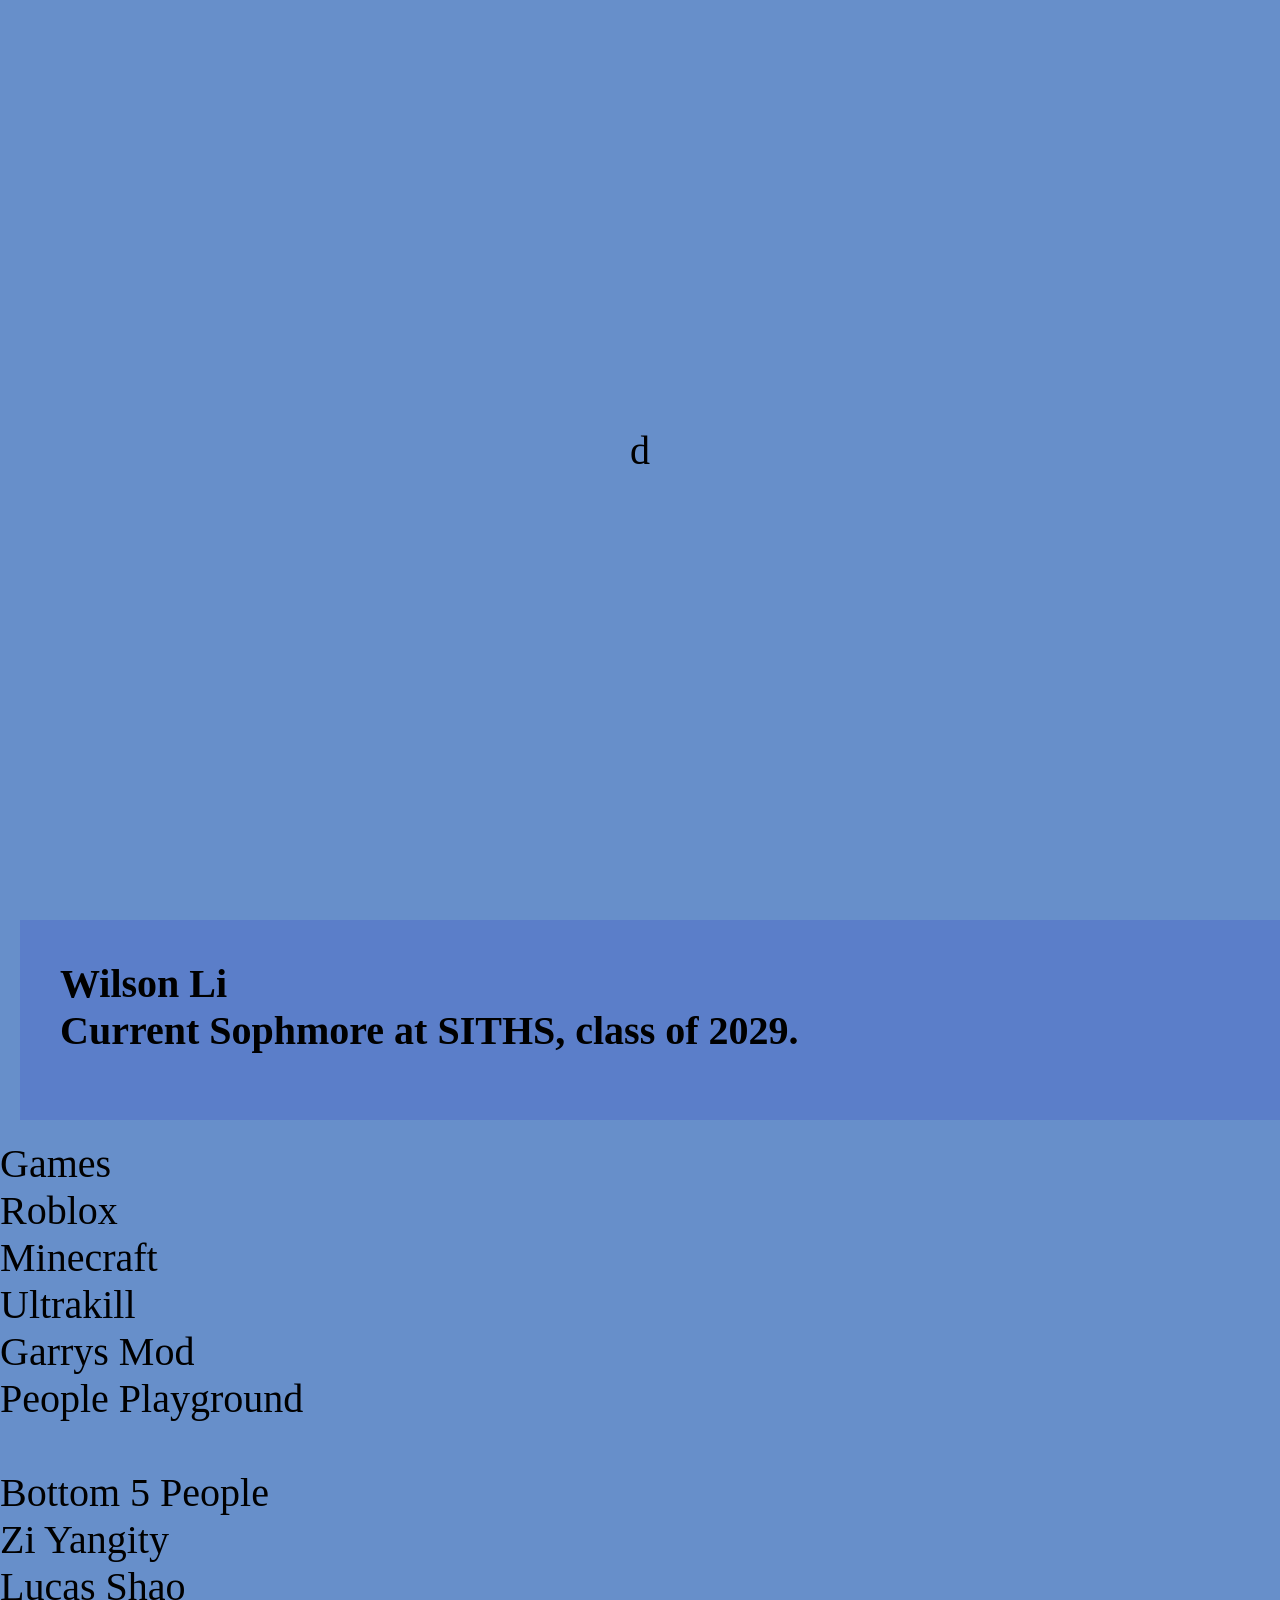
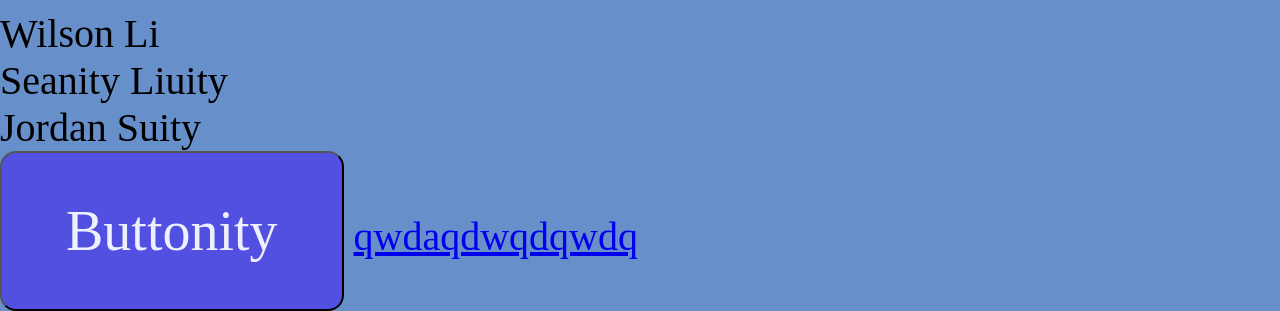
==== aboutme.html @ 6eb1278e "lord verity" ====
<img lang="en">
    <link rel="stylesheet" href="styleme.css">
<head>
    <meta charset="UTF-8">
    <meta name="viewport" content="width=device-width, initial-scale=1.0">
    <title>Wilson</title>
</head>
<body class = "background"></body>
<section class="hero"> d </section>
    <div class = "herocontent"></div>
<div class="mainheader">
    <h1>Wilson Li</h1>
<h2>Current Sophmore at SITHS, class of 2029. </h2>
</div>
<!--Games-->
<div>
<p>Games</p>
   <ul>
        <li>Roblox</li>
        <li>Minecraft</li>
        <li>Ultrakill</li>
        <li>Garrys Mod</li>
        <li>People Playground</li>
        <li></li>
    </ul>
<p>Bottom 5 People</p>
    <ol>
        <li> Zi Yangity</li>
        <li> Lucas Shao</li>
        <li> Wilson Li </li>
        <li> Seanity Liuity</li>
        <li> Jordan Suity</li>
    </ol>
</div>
<button class= "card-btn"> Buttonity</button>
<!--PLACE-->



<background src = "Imgsrc/Voyager.jpg" alt = "Voyager 1"> </background>
<a href = "https://en.wikipedia.org/wiki/Voyager_1">qwdaqdwqdqwdq</a>
---- styleme.css ----
html.body,*{
font-size: 40px;
box-sizing: border-box;
margin: 0;
padding: 0;
font-family:'Times New Roman', Times, serif
}


/* organs*/



.mainheader{
    background-color: #5b7ec9;
    height: 5rem;
    width: 35rem;
    margin: 0.5rem;
    font-size: 30px;
    /* Margin is space between elemnts*/
    padding: 1rem;
    /*Padding is space between element and margin*/
    font-family:'Times New Roman', Times, serif
} 



.background{
    background-color:rgb(103, 143, 202);
}
.hero{
    display:flex;
    justify-content: center;
    align-items: center;
    text-align: center;
    background-image: linear-gradient(rgba(8,84,130,0.8), rgba(4,70,115,0.8)) url(Imgsrc/Voyager.jpg);
    background-size: cover;
    background-position: left;
    background-attachment: fixed;
    height: 100vh;
}

.hero-content{ 
    width: 90rem;
    padding: 2rem;

}
.hero h1{
    font-size: 7rem;
    margin-bottom: 2rem;
    text-shadow: 0 2px 8px rgba(0,0,0,0.4);
}
.hero p{
    font-size: 2.4rem;
    margin-bottom: 3rem;
    text-shadow: 0 2px 5px rgba(0,0,0,0.4);
}

.btn{
    display: inline-block;
    padding: 1.4rem 3.2rem;
    font-size: 2rem;
    color: white;
    background-color:aqua;
}


.worstlist{
    background-color: #DC6C47;
    height: 5rem;
    width: 75rem;
    margin: 15rem;
    font-size: 15px;
    /* Margin is space between elemnts*/
    padding: 1rem;
    /*Padding is space between element and margin*/
    font-family:'Times New Roman', Times, serif
}


.img{
 width: 100%;
 height: 50%;
 object-fit: cover;
}


.card{
    background-color: green;
}


.card-btn{
    height: 4rem;
    padding: 0 1.6rem;
    color:#edf0ff;
    background-color: #5250e0;
    border-radius: 0.4rem;
    font-size: 1.4rem;
    font-weight: 600px;
    cursor: pointer;
    transition: all 0.3s;
}

.card-btn:hover{
    background-color: #7573ff;
}
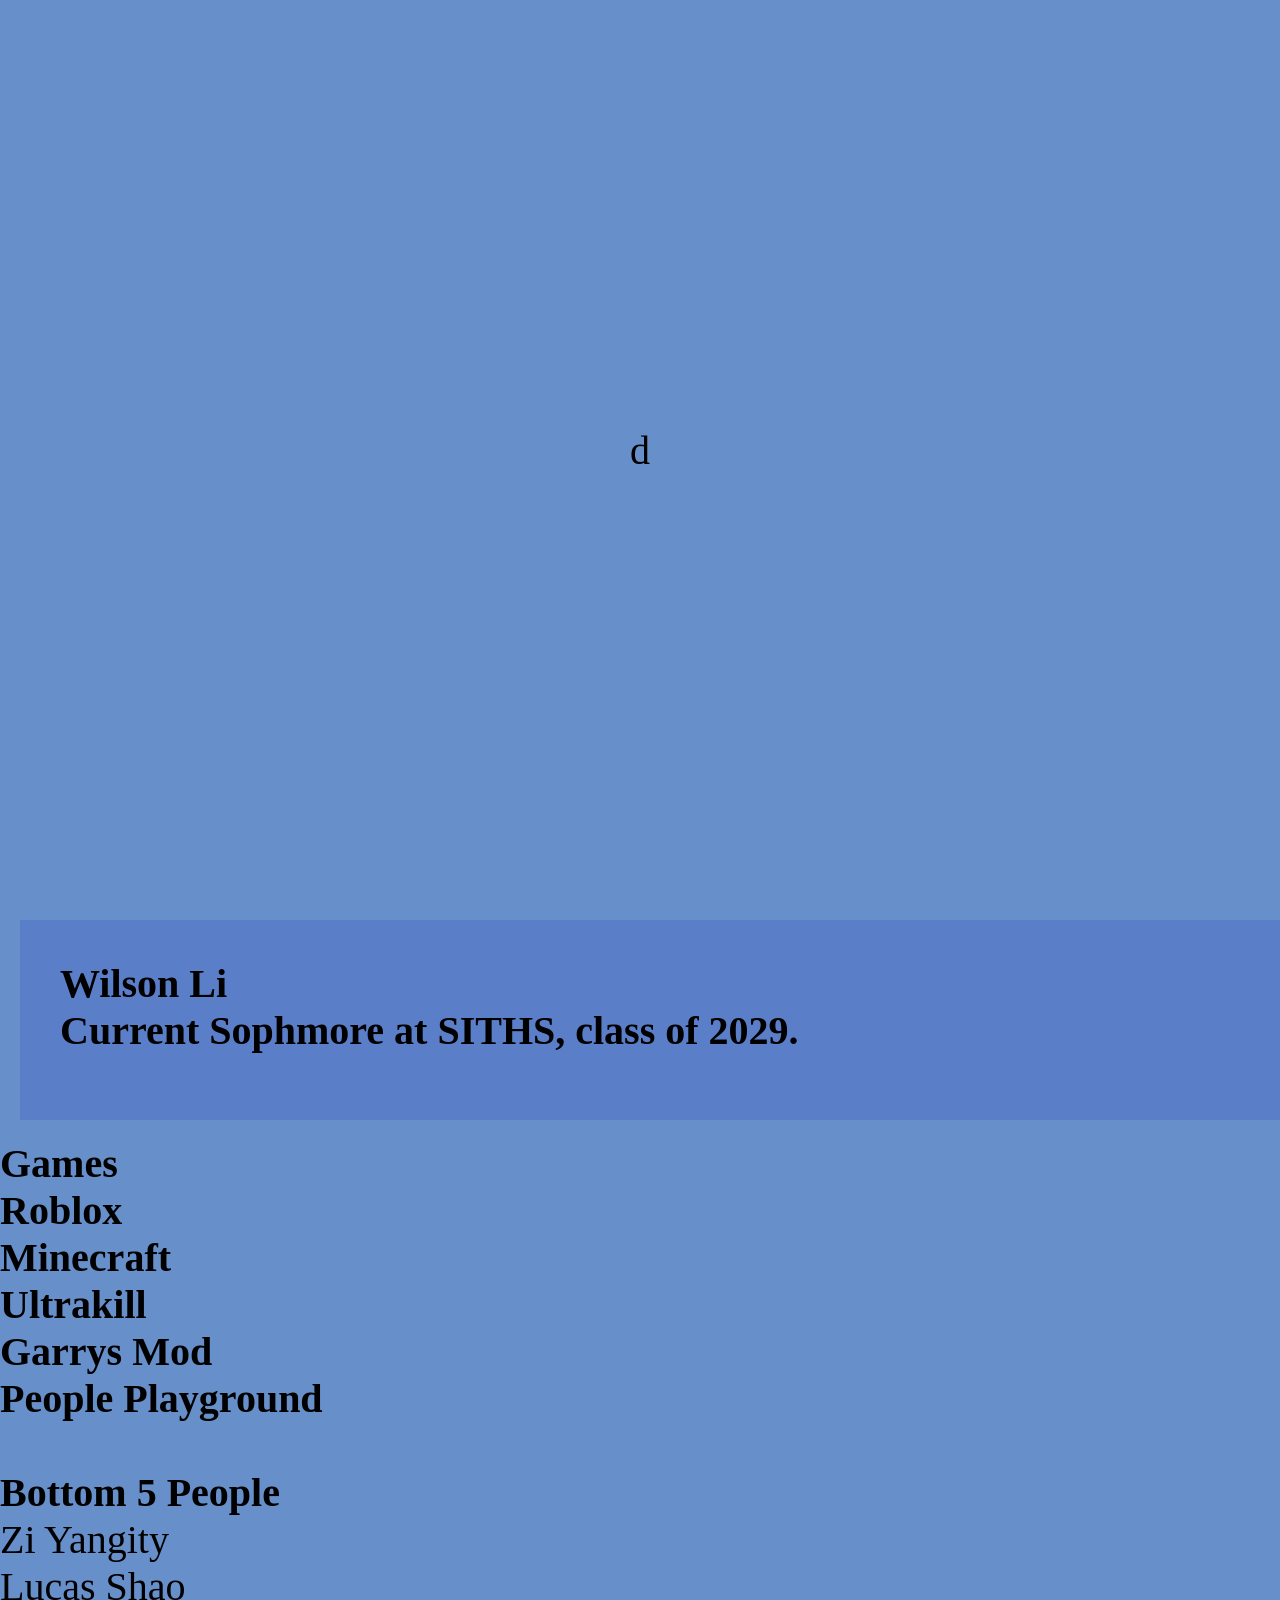
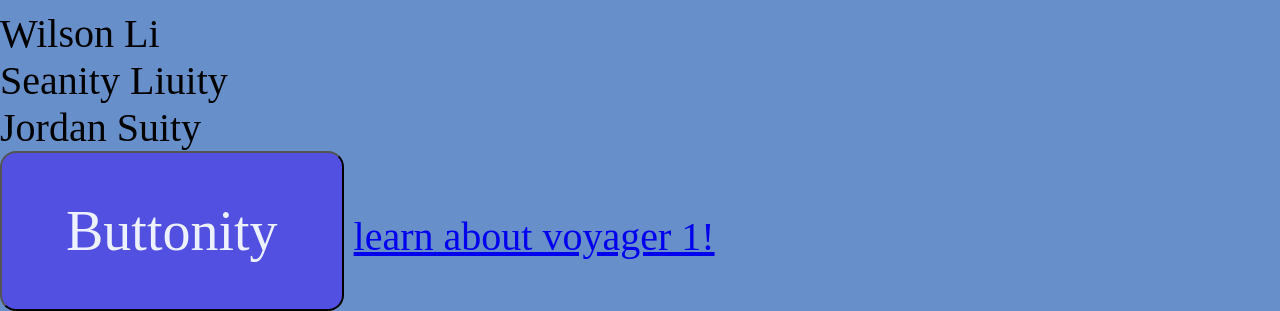
==== commit fdd7c3a2: "Started Fixing the Formatting my god this looks bad" ====
--- a/aboutme.html
+++ b/aboutme.html
@@ -13,8 +13,10 @@
 <h2>Current Sophmore at SITHS, class of 2029. </h2>
 </div>
 <!--Games-->
-<div>
-<p>Games</p>
+
+<section class="card-container">
+<div class = Games_Card>
+<h2>Games<h2>
    <ul>
         <li>Roblox</li>
         <li>Minecraft</li>
@@ -23,7 +25,10 @@
         <li>People Playground</li>
         <li></li>
     </ul>
-<p>Bottom 5 People</p>
+</div>
+
+<div class= "Bottom_Card">
+<h2>Bottom 5 People</h2>
     <ol>
         <li> Zi Yangity</li>
         <li> Lucas Shao</li>
@@ -38,4 +43,6 @@
 
 
 <background src = "Imgsrc/Voyager.jpg" alt = "Voyager 1"> </background>
-<a href = "https://en.wikipedia.org/wiki/Voyager_1">qwdaqdwqdqwdq</a>+<a href = "https://en.wikipedia.org/wiki/Voyager_1">learn about voyager 1!</a>
+
+</section>
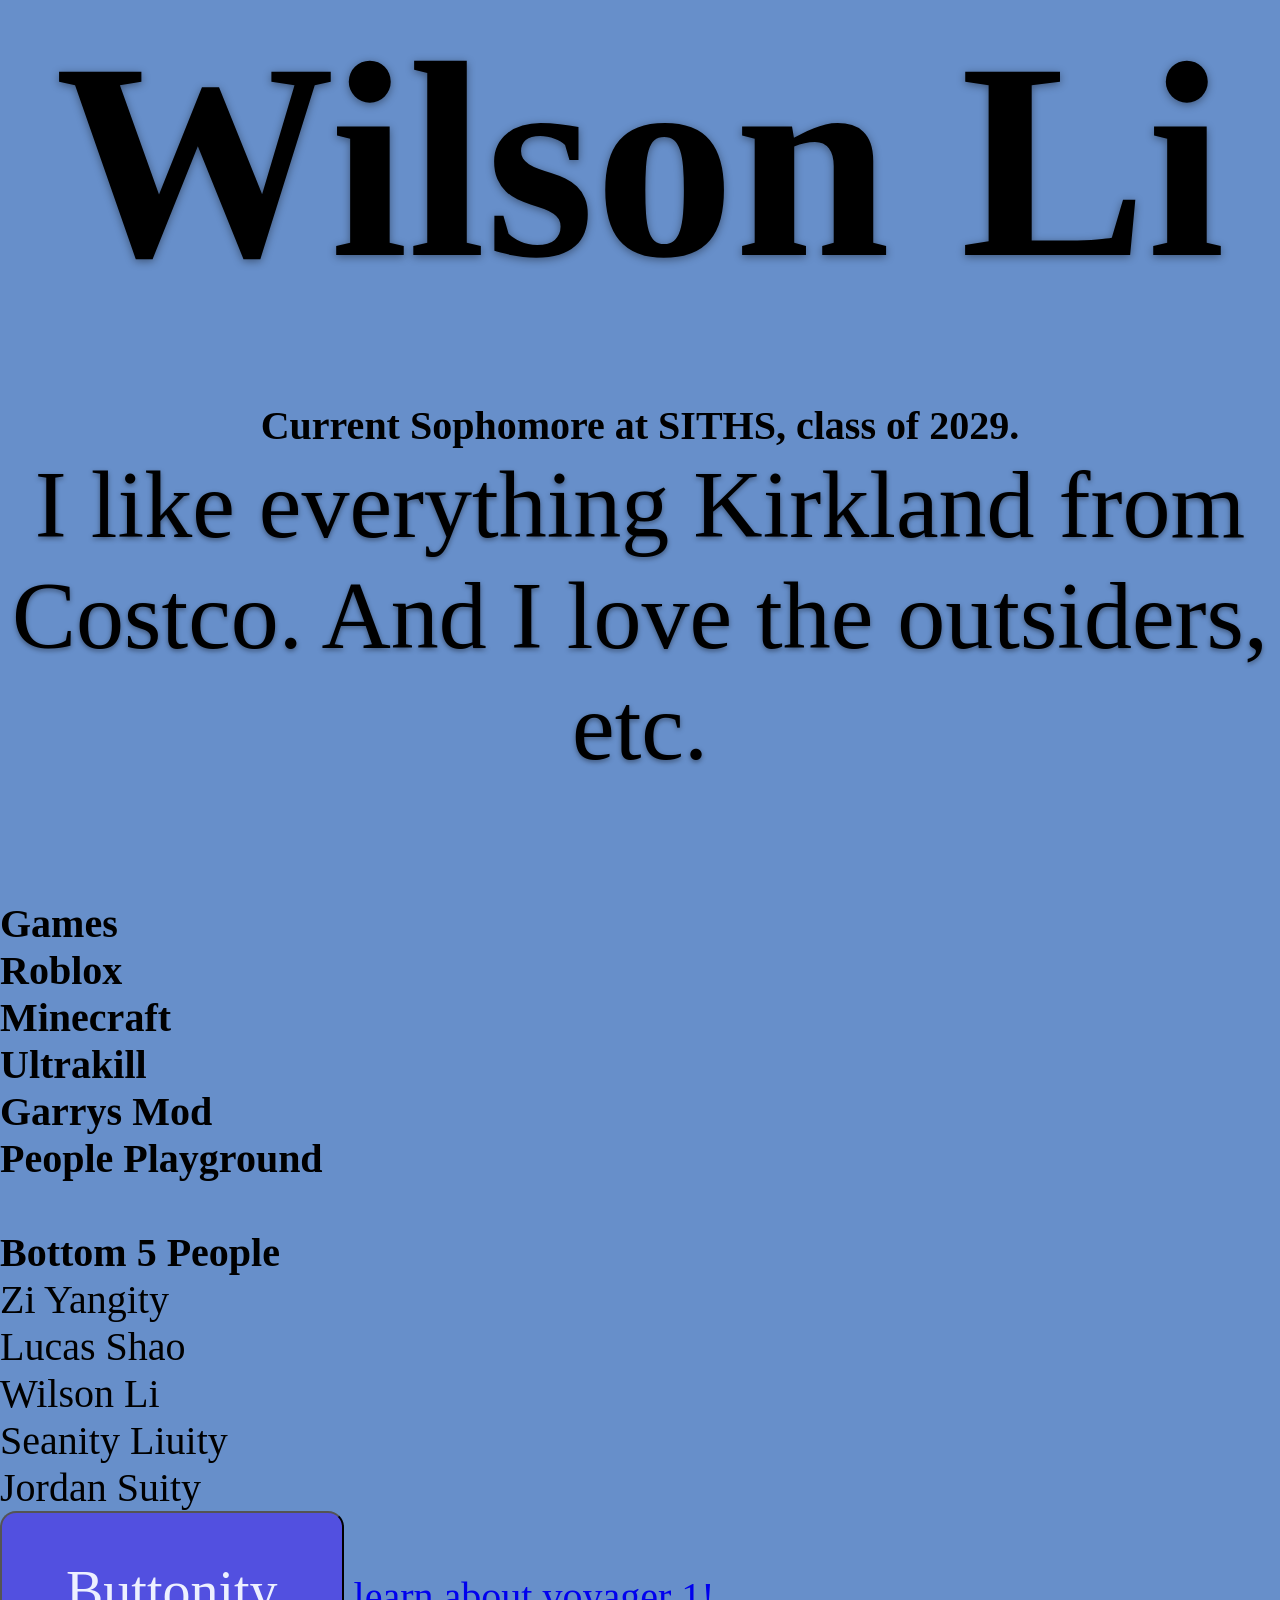
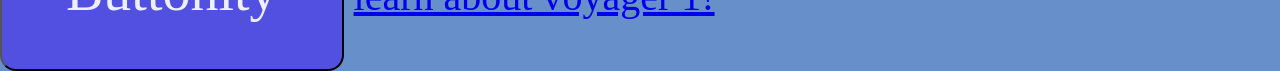
==== commit b7f4489d: "Save VerityMoggity Fixed the structurity. Kind of." ====
--- a/aboutme.html
+++ b/aboutme.html
@@ -6,13 +6,16 @@
     <title>Wilson</title>
 </head>
 <body class = "background"></body>
-<section class="hero"> d </section>
-    <div class = "herocontent"></div>
-<div class="mainheader">
-    <h1>Wilson Li</h1>
-<h2>Current Sophmore at SITHS, class of 2029. </h2>
-</div>
-<!--Games-->
+<section class="hero">
+    <div class="hero__content">
+        <h1>Wilson Li</h1>
+        <h2>Current Sophomore at SITHS, class of 2029.</h2>
+
+        <p>
+            I like everything Kirkland from Costco. And I love the outsiders, etc. 
+        </p>
+    </div>
+</section>
 
 <section class="card-container">
 <div class = Games_Card>
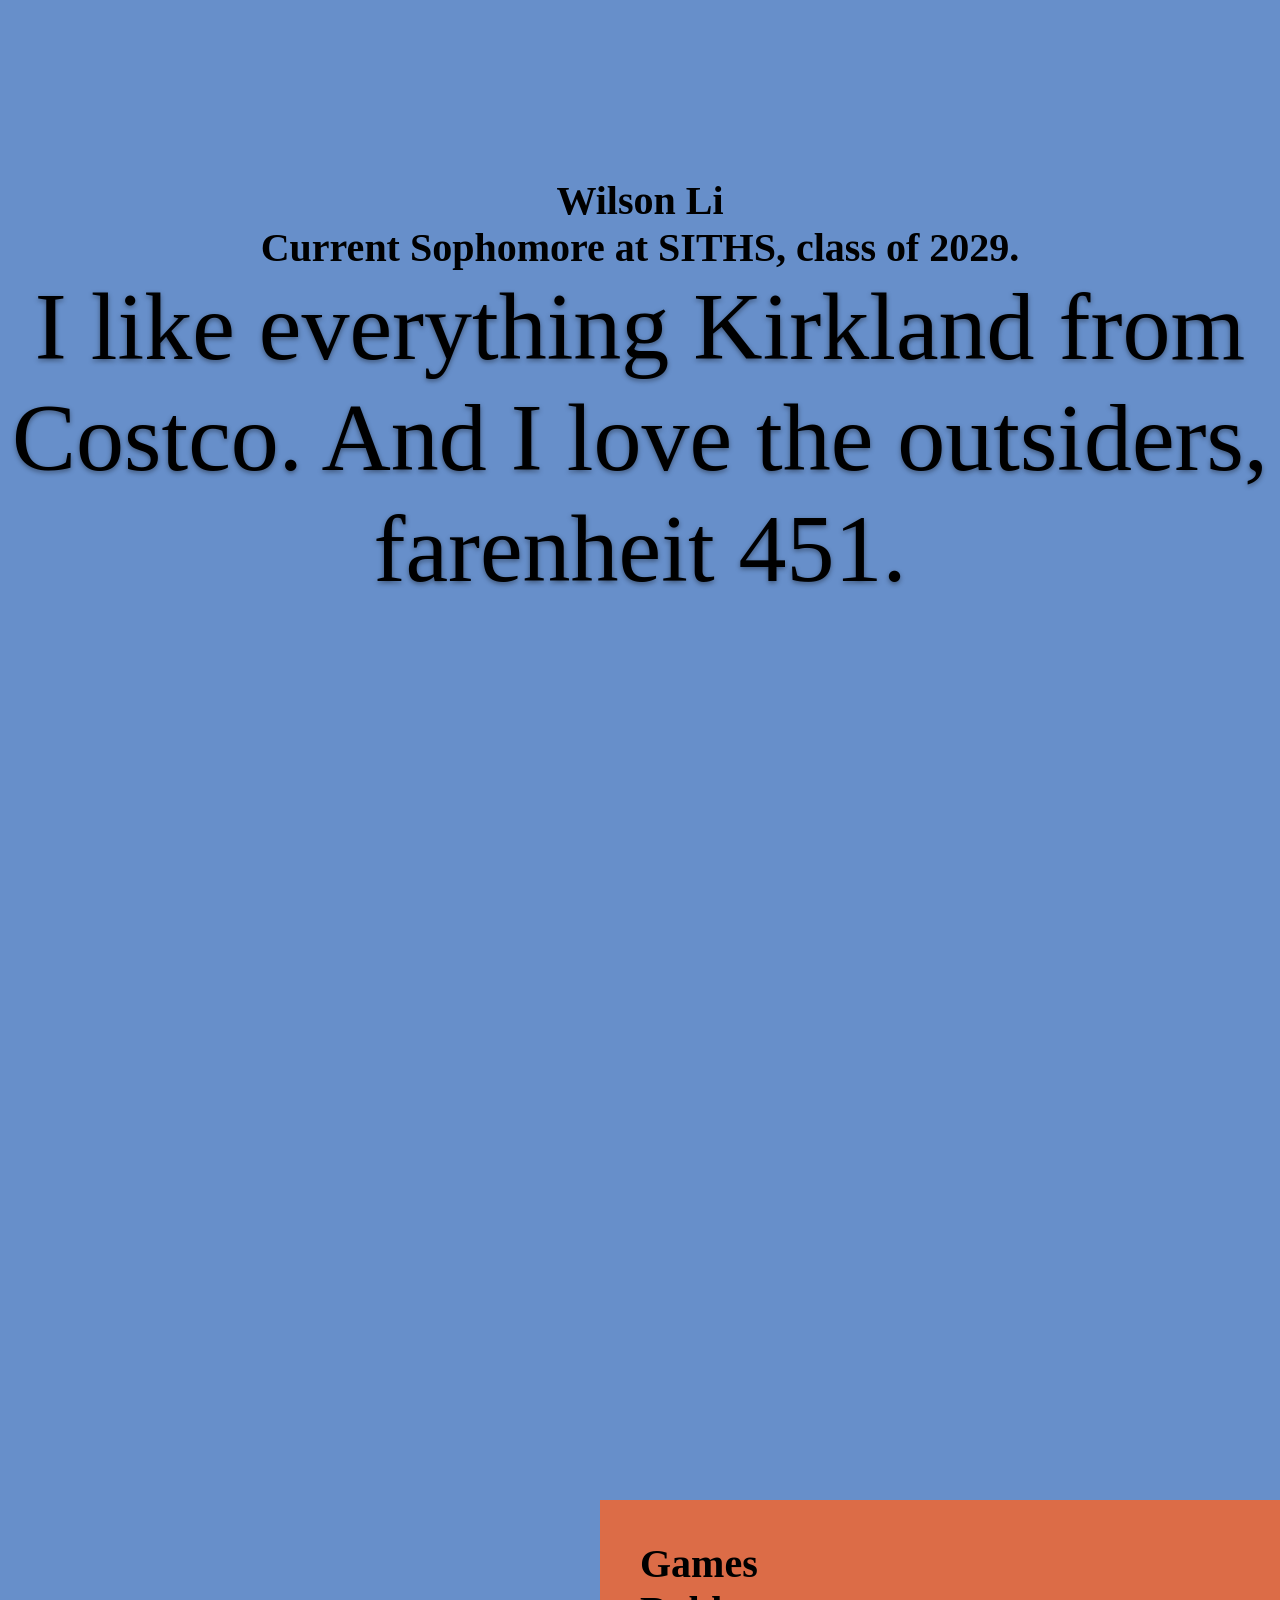
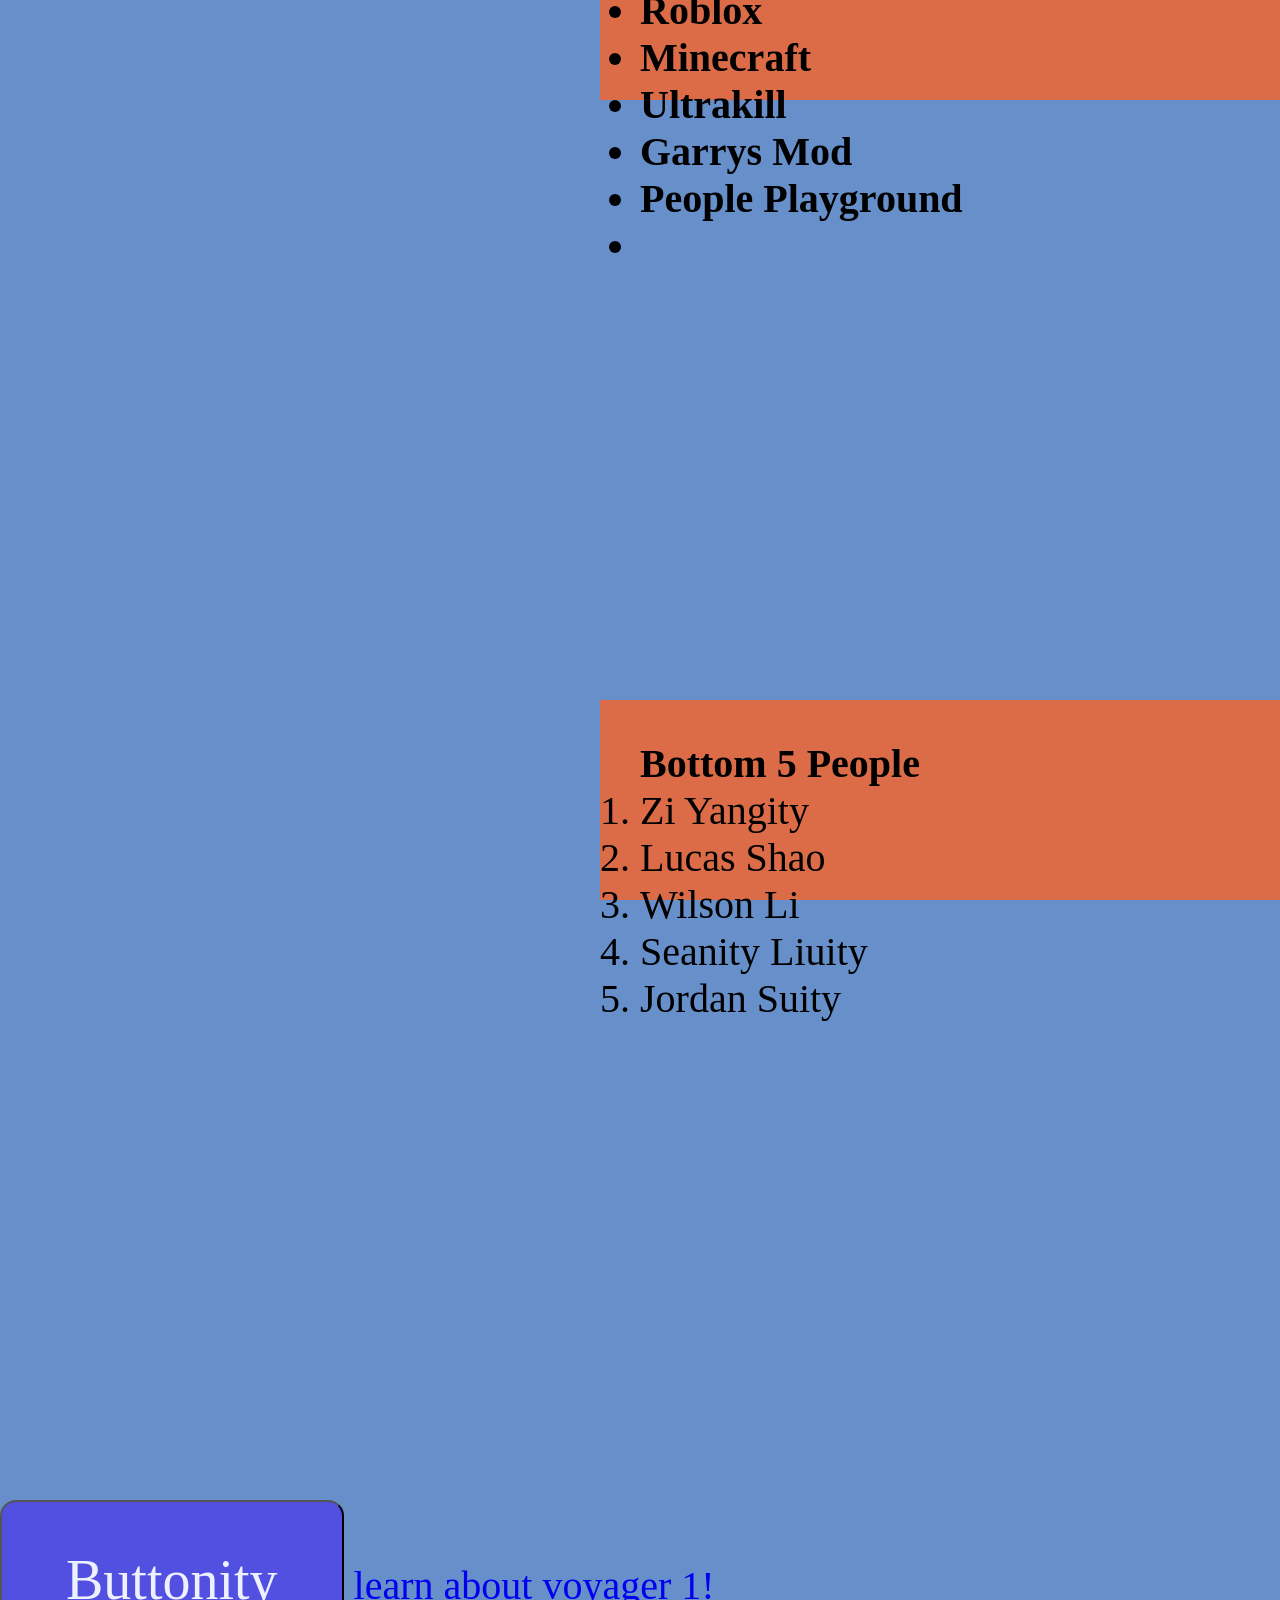
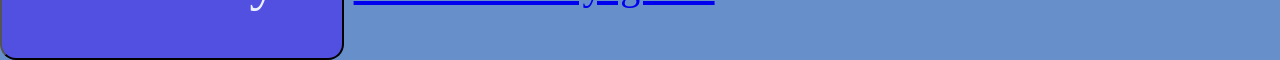
==== commit 50590980: "Fixed the Hero No i didn't" ====
--- a/aboutme.html
+++ b/aboutme.html
@@ -8,14 +8,19 @@
 <body class = "background"></body>
 <section class="hero">
     <div class="hero__content">
-        <h1>Wilson Li</h1>
-        <h2>Current Sophomore at SITHS, class of 2029.</h2>
+        <h2>Wilson Li</h2>
+        <h3>Current Sophomore at SITHS, class of 2029.</h3>
 
         <p>
-            I like everything Kirkland from Costco. And I love the outsiders, etc. 
+            I like everything Kirkland from Costco. And I love the outsiders, farenheit 451.  
         </p>
+
+
     </div>
 </section>
+
+
+<!-- Stuff to do, Make 3 sections, make 2 cards long way long way like a sandwhich with nothing, and then finish the about me <p> stuff -->
 
 <section class="card-container">
 <div class = Games_Card>
--- a/styleme.css
+++ b/styleme.css
@@ -65,7 +65,22 @@
 }
 
 
-.worstlist{
+.Games_Card{
+    background-color: #DC6C47;
+    height: 5rem;
+    width: 75rem;
+    margin: 15rem;
+    font-size: 15px;
+    /* Margin is space between elemnts*/
+    padding: 1rem; 
+    /*Padding is space between element and margin*/
+    justify-content: center;
+    align-items: center;
+    font-family:'Times New Roman', Times, serif
+}
+
+
+.Bottom_Card{
     background-color: #DC6C47;
     height: 5rem;
     width: 75rem;
@@ -74,9 +89,10 @@
     /* Margin is space between elemnts*/
     padding: 1rem;
     /*Padding is space between element and margin*/
+    justify-content: center;
+    align-items: center;
     font-family:'Times New Roman', Times, serif
 }
-
 
 .img{
  width: 100%;
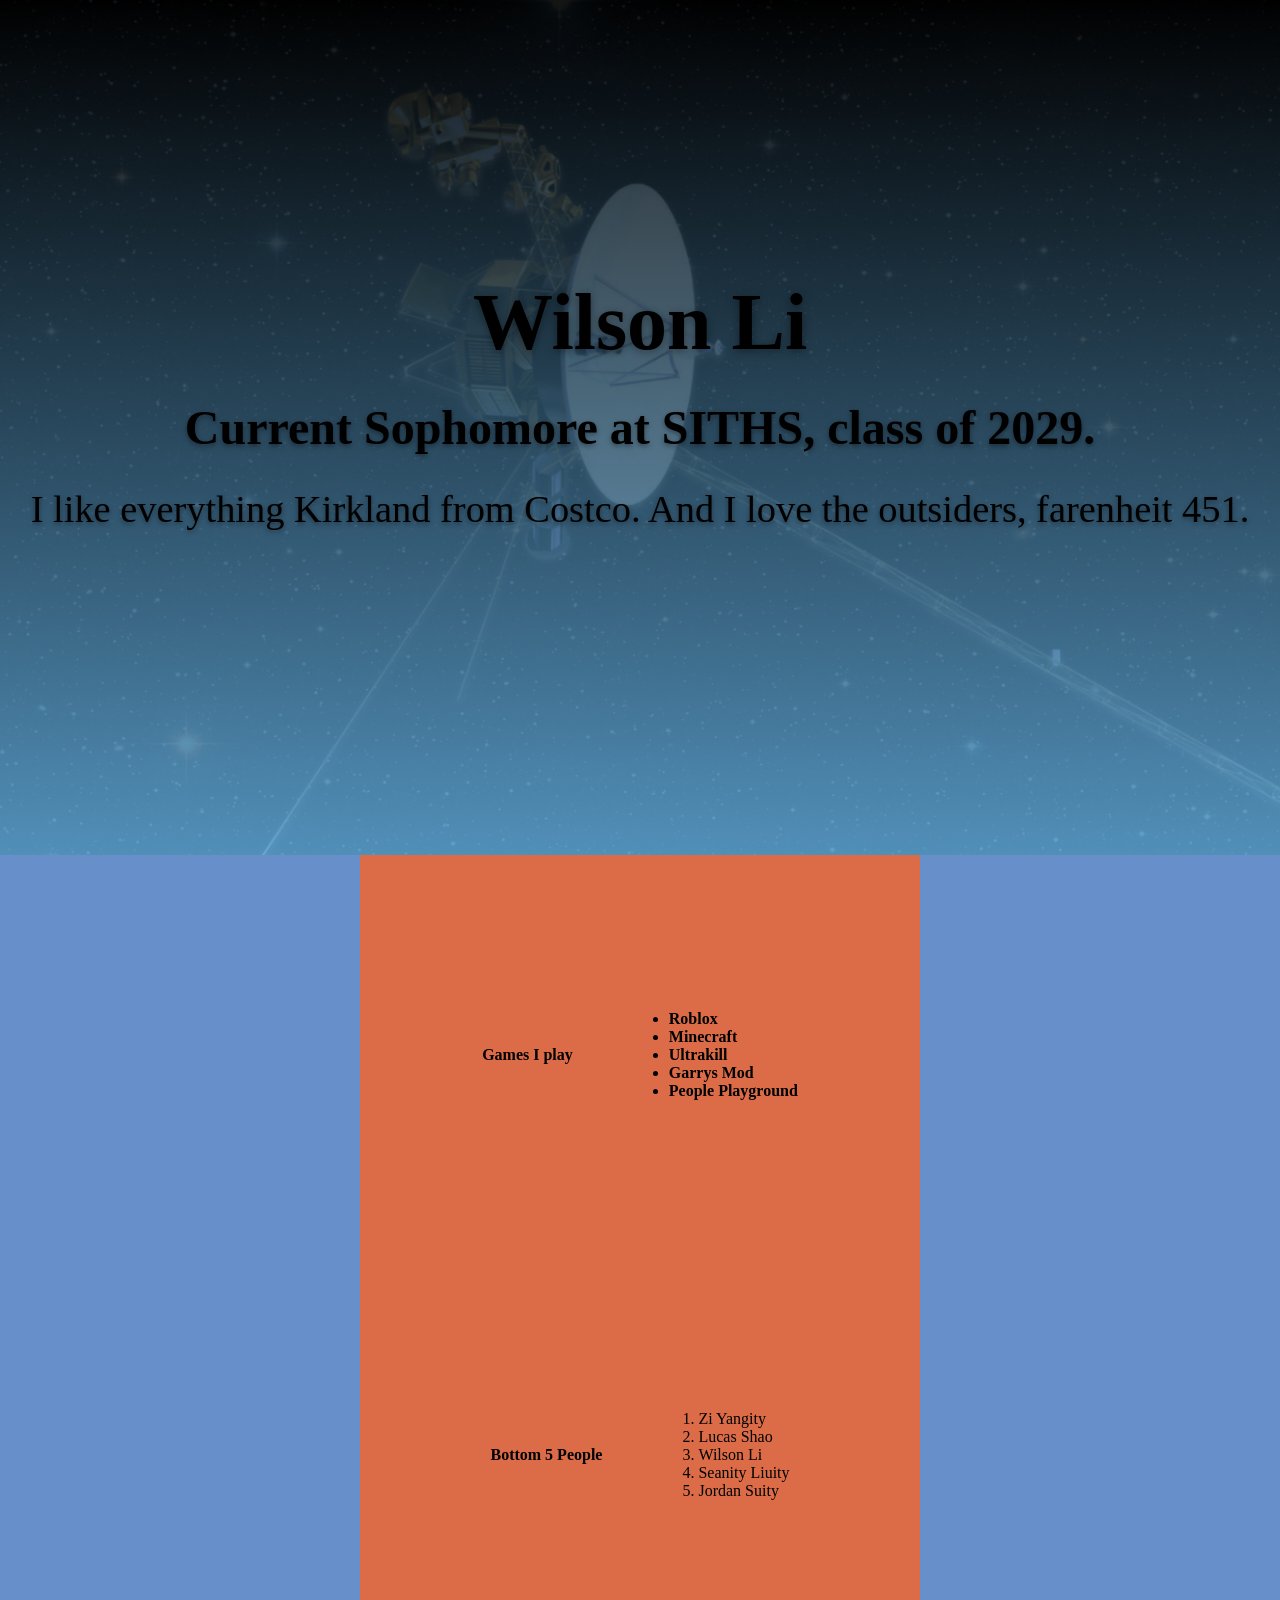
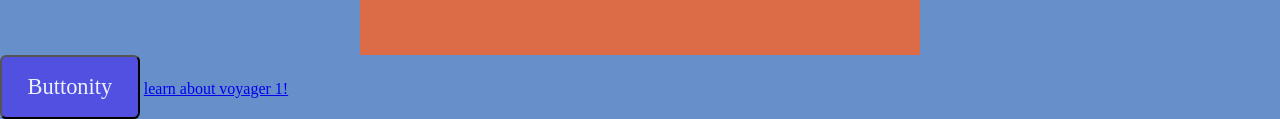
==== commit a8ae2493: "Bigg Overhaul Added A better Hero landing image, edited values, got rid of the god horrendous list, " ====
--- a/aboutme.html
+++ b/aboutme.html
@@ -8,8 +8,8 @@
 <body class = "background"></body>
 <section class="hero">
     <div class="hero__content">
-        <h2>Wilson Li</h2>
-        <h3>Current Sophomore at SITHS, class of 2029.</h3>
+        <h1>Wilson Li</h1>
+        <h2>Current Sophomore at SITHS, class of 2029.</h2>
 
         <p>
             I like everything Kirkland from Costco. And I love the outsiders, farenheit 451.  
@@ -24,14 +24,13 @@
 
 <section class="card-container">
 <div class = Games_Card>
-<h2>Games<h2>
+<h2>Games I play<h2>
    <ul>
         <li>Roblox</li>
         <li>Minecraft</li>
         <li>Ultrakill</li>
         <li>Garrys Mod</li>
         <li>People Playground</li>
-        <li></li>
     </ul>
 </div>
 
--- a/styleme.css
+++ b/styleme.css
@@ -1,5 +1,5 @@
 html.body,*{
-font-size: 40px;
+font-size: 16px;
 box-sizing: border-box;
 margin: 0;
 padding: 0;
@@ -30,25 +30,31 @@
 }
 .hero{
     display:flex;
+    margin: auto;
     justify-content: center;
     align-items: center;
     text-align: center;
-    background-image: linear-gradient(rgba(8,84,130,0.8), rgba(4,70,115,0.8)) url(Imgsrc/Voyager.jpg);
+    background-image: linear-gradient(#000000cc, rgba(106, 187, 241, 0.8)), url(Imgsrc/VoyagerInSpaceeeeee.png);
     background-size: cover;
     background-position: left;
     background-attachment: fixed;
-    height: 100vh;
+    height: 95vh;
 }
 
 .hero-content{ 
-    width: 90rem;
+    width: 60rem;
     padding: 2rem;
+}
+.hero h1{
+    font-size: 5rem;
+    margin-bottom: 2rem;
+    text-shadow: 0 2px 8px rgba(0,0,0,0.4);
 
 }
-.hero h1{
-    font-size: 7rem;
+.hero h2{
+    font-size: 3rem;
     margin-bottom: 2rem;
-    text-shadow: 0 2px 8px rgba(0,0,0,0.4);
+    text-shadow: 0 2px 5px rgba(0,0,0,0.4);
 }
 .hero p{
     font-size: 2.4rem;
@@ -66,33 +72,36 @@
 
 
 .Games_Card{
+    display: flex;
     background-color: #DC6C47;
-    height: 5rem;
-    width: 75rem;
-    margin: 15rem;
-    font-size: 15px;
-    /* Margin is space between elemnts*/
-    padding: 1rem; 
+    width: 100%;
+    max-width: 35rem; 
+    /*  Please dont be too big :sob: */
+    min-height: 25rem;
+    margin: auto;
+    padding: 1.5rem;
     /*Padding is space between element and margin*/
     justify-content: center;
     align-items: center;
-    font-family:'Times New Roman', Times, serif
+    gap: 6rem;
+}
+.Bottom_Card{
+    display: flex;
+    background-color: #DC6C47;
+    width: 100%;
+    max-width: 35rem; 
+    /*  Please dont be too big :sob: */
+    min-height: 25rem;
+    margin: auto;
+    padding: 1.5rem;
+    /*Padding is space between element and margin*/
+    justify-content: center;
+    align-items: center;
+    gap: 6rem;
 }
 
 
-.Bottom_Card{
-    background-color: #DC6C47;
-    height: 5rem;
-    width: 75rem;
-    margin: 15rem;
-    font-size: 15px;
-    /* Margin is space between elemnts*/
-    padding: 1rem;
-    /*Padding is space between element and margin*/
-    justify-content: center;
-    align-items: center;
-    font-family:'Times New Roman', Times, serif
-}
+
 
 .img{
  width: 100%;
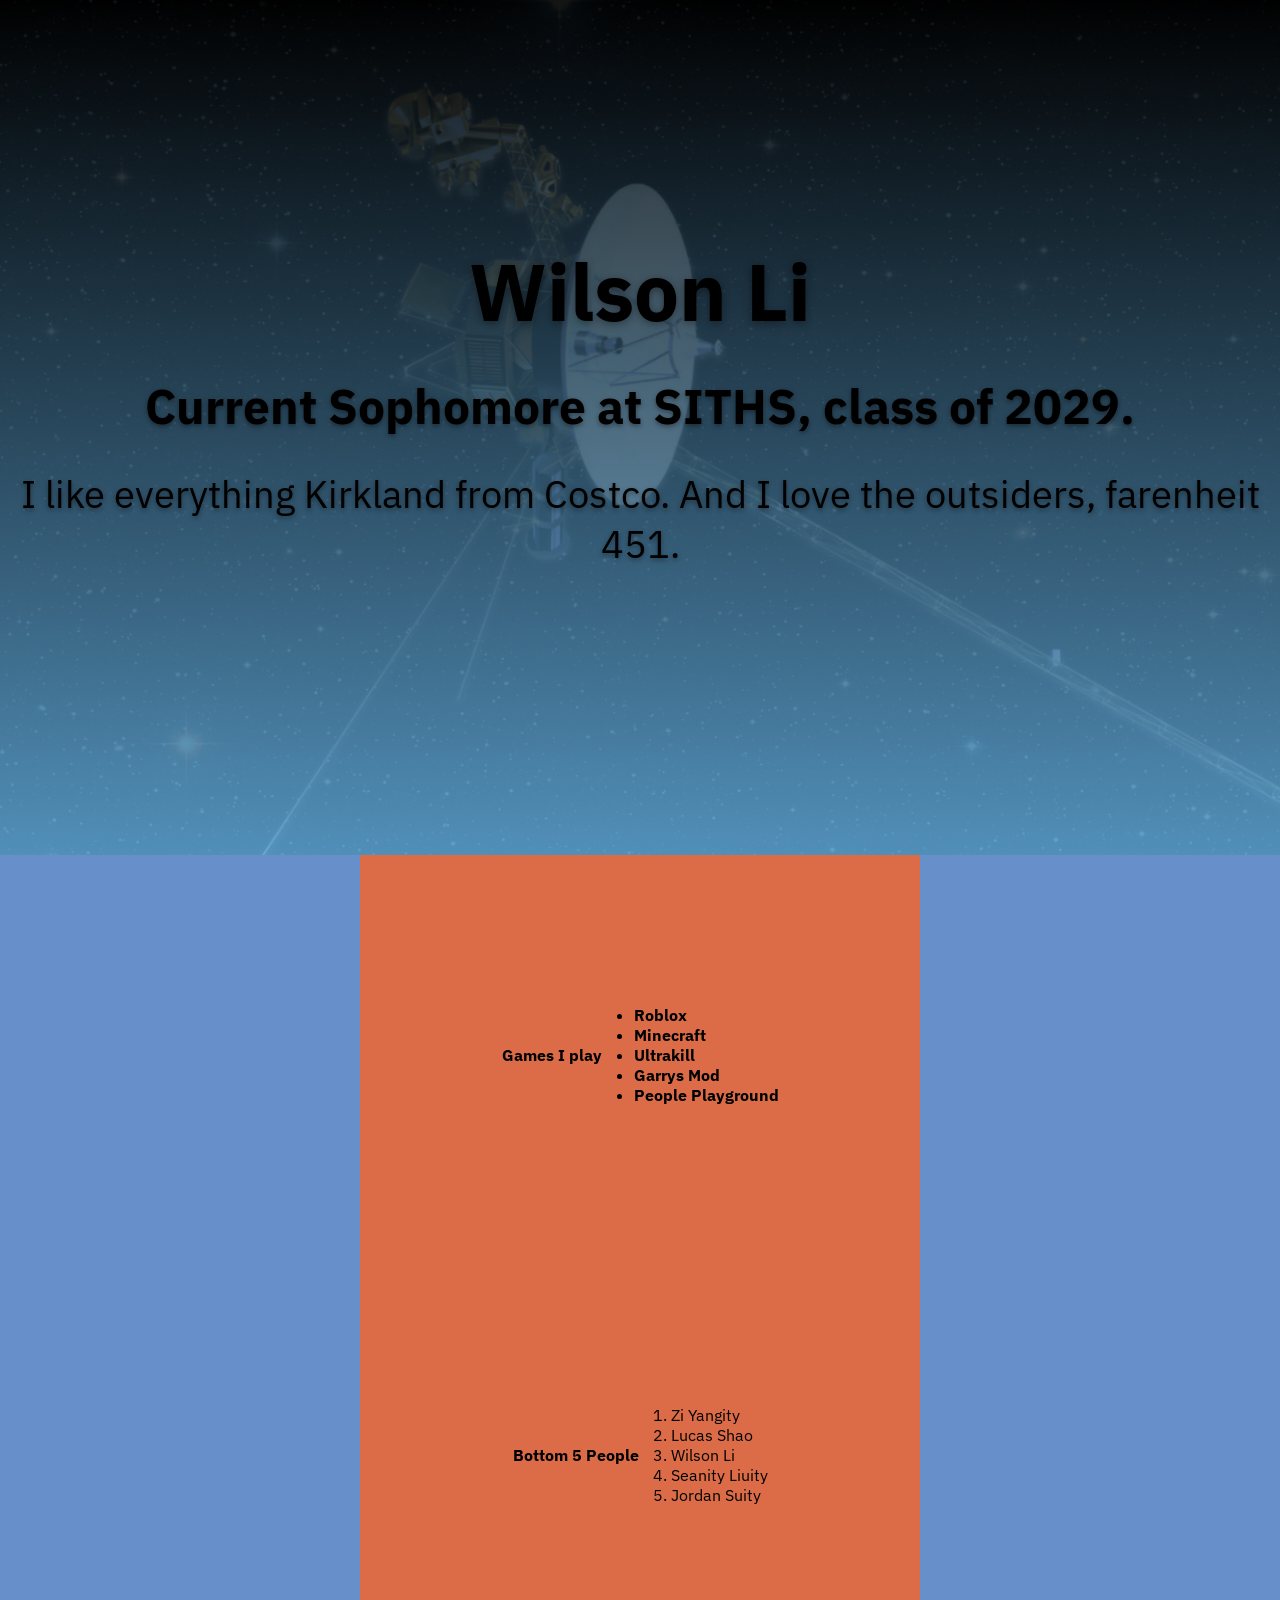
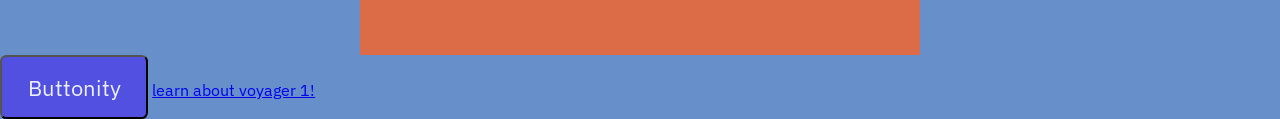
==== commit ac135293: "Changed font Looks a bit better" ====
--- a/aboutme.html
+++ b/aboutme.html
@@ -5,6 +5,12 @@
     <meta name="viewport" content="width=device-width, initial-scale=1.0">
     <title>Wilson</title>
 </head>
+<link rel="preconnect" href="https://fonts.googleapis.com">
+<link rel="preconnect" href="https://fonts.gstatic.com" crossorigin>
+<link href="https://fonts.googleapis.com/css2?family=IBM+Plex+Sans:wght@400;500;600;700&display=swap" rel="stylesheet">
+<!-- Embed from Google -->
+
+
 <body class = "background"></body>
 <section class="hero">
     <div class="hero__content">
--- a/styleme.css
+++ b/styleme.css
@@ -3,7 +3,7 @@
 box-sizing: border-box;
 margin: 0;
 padding: 0;
-font-family:'Times New Roman', Times, serif
+font-family: 'IBM Plex Sans', sans-serif;
 }
 
 
@@ -83,7 +83,7 @@
     /*Padding is space between element and margin*/
     justify-content: center;
     align-items: center;
-    gap: 6rem;
+    gap: 2rem;
 }
 .Bottom_Card{
     display: flex;
@@ -97,7 +97,7 @@
     /*Padding is space between element and margin*/
     justify-content: center;
     align-items: center;
-    gap: 6rem;
+    gap: 2rem;
 }
 
 
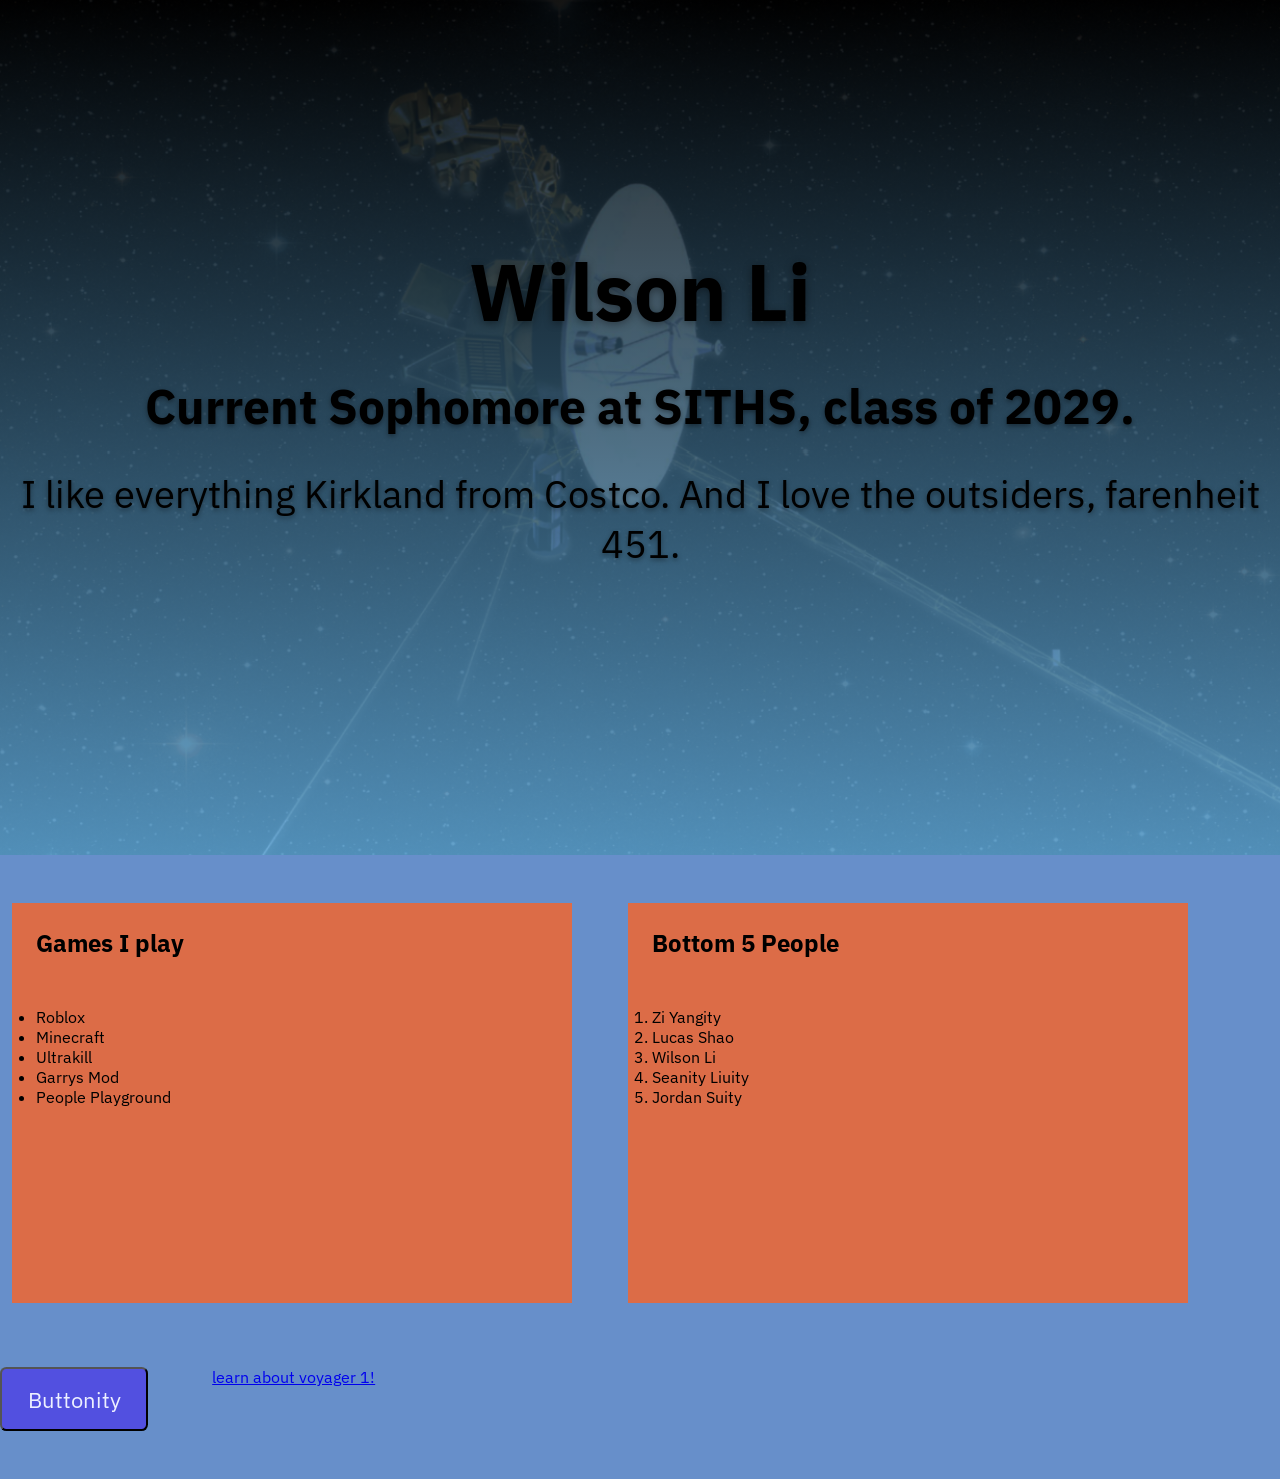
==== commit 33ef3283: "Got the Cards To The Left Finally I forgot the container" ====
--- a/aboutme.html
+++ b/aboutme.html
@@ -30,7 +30,7 @@
 
 <section class="card-container">
 <div class = Games_Card>
-<h2>Games I play<h2>
+<h1>Games I play</h1>
    <ul>
         <li>Roblox</li>
         <li>Minecraft</li>
@@ -41,7 +41,7 @@
 </div>
 
 <div class= "Bottom_Card">
-<h2>Bottom 5 People</h2>
+<h1>Bottom 5 People</h1>
     <ol>
         <li> Zi Yangity</li>
         <li> Lucas Shao</li>
--- a/styleme.css
+++ b/styleme.css
@@ -41,8 +41,9 @@
     height: 95vh;
 }
 
-.hero-content{ 
+.hero_content{ 
     width: 60rem;
+    padding: 2rem;
     padding: 2rem;
 }
 .hero h1{
@@ -71,6 +72,17 @@
 }
 
 
+/* I forgot to add the card container. Its copypasted basically from everything else here.*/
+.card-container {
+    display: flex;
+    justify-content: flex-start; 
+    flex-wrap: wrap;
+    gap: 2rem;
+    max-width: 75rem;
+    margin: 3rem 0;
+    padding: 0;
+}
+
 .Games_Card{
     display: flex;
     background-color: #DC6C47;
@@ -81,26 +93,40 @@
     margin: auto;
     padding: 1.5rem;
     /*Padding is space between element and margin*/
-    justify-content: center;
-    align-items: center;
+    justify-content: flex-start;
+    align-items: flex-start; /* Aligns them to the start of the container. I think.*/
     gap: 2rem;
+    flex-wrap: wrap; 
+    flex-direction: column;
+    margin-bottom: 2rem; /* Gives the Cards a bit of space */
 }
 .Bottom_Card{
     display: flex;
     background-color: #DC6C47;
     width: 100%;
     max-width: 35rem; 
-    /*  Please dont be too big :sob: */
     min-height: 25rem;
     margin: auto;
     padding: 1.5rem;
     /*Padding is space between element and margin*/
-    justify-content: center;
-    align-items: center;
+    justify-content: flex-start;
+    align-items: flex-start; /* Aligns them to the start of the container. I think.*/
     gap: 2rem;
+    flex-wrap: wrap; 
+    flex-direction: column; 
+    margin-bottom: 2rem; /* Gives the Cards a bit of space */
 }
 
 
+.Bottom_Card h1{
+    font-size: 1.5rem;
+    margin-bottom: 1rem;
+}
+
+.Games_Card h1{
+    font-size: 1.5rem;
+    margin-bottom: 1rem;
+}
 
 
 .img{
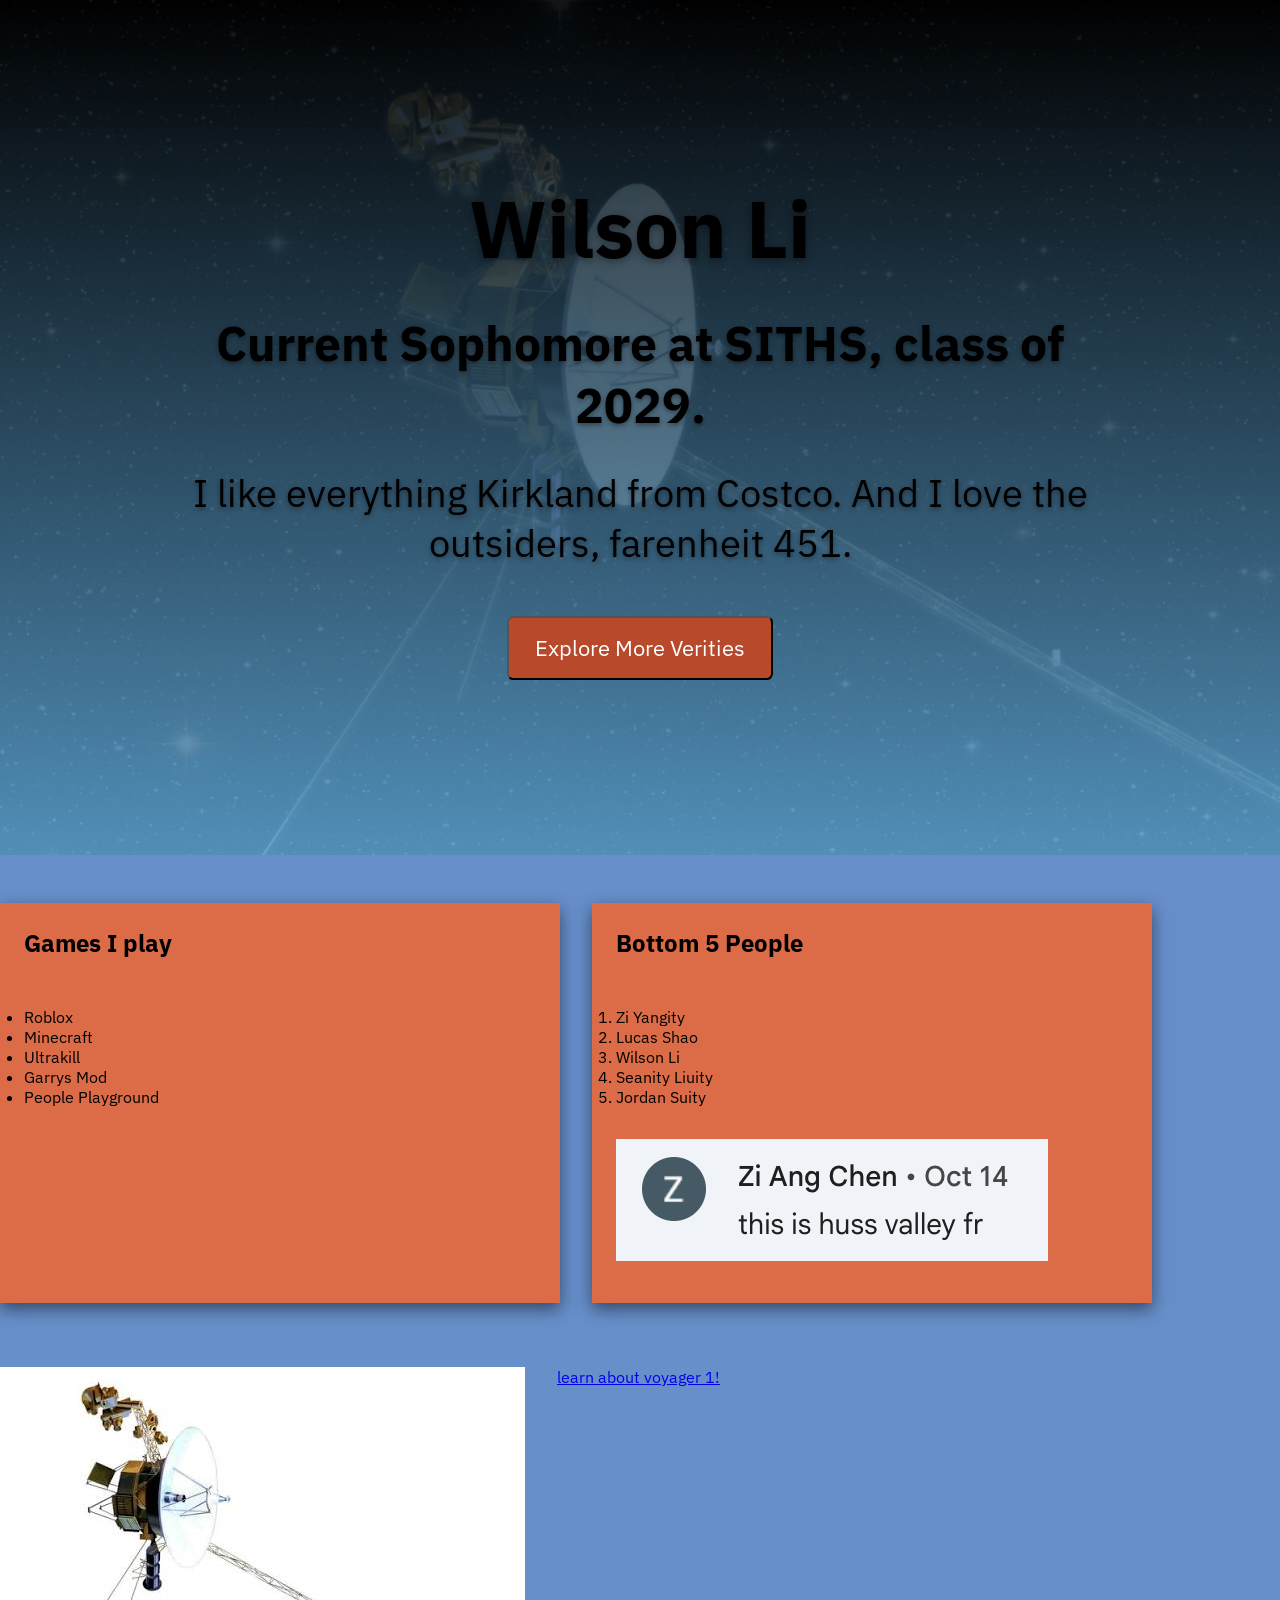
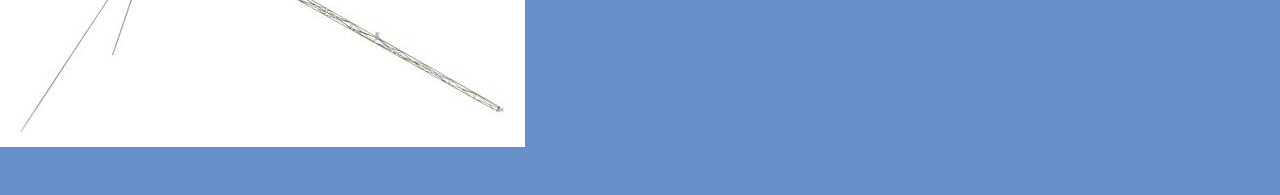
==== commit 570d090c: "Fixed minor issues added some pictures" ====
--- a/aboutme.html
+++ b/aboutme.html
@@ -20,6 +20,7 @@
         <p>
             I like everything Kirkland from Costco. And I love the outsiders, farenheit 451.  
         </p>
+        <button class= "card-btn"> Explore More Verities</button>
 
 
     </div>
@@ -49,13 +50,15 @@
         <li> Seanity Liuity</li>
         <li> Jordan Suity</li>
     </ol>
+    <img src = "Imgsrc/Ziangissotuff.png" alt = "Zi Ang Being a cornball"> 
+    <!-- Cornball ong -->
 </div>
-<button class= "card-btn"> Buttonity</button>
 <!--PLACE-->
 
 
 
-<background src = "Imgsrc/Voyager.jpg" alt = "Voyager 1"> </background>
+<img src = "Imgsrc/Voyager.jpg" alt = "Voyager 1!">
+
 <a href = "https://en.wikipedia.org/wiki/Voyager_1">learn about voyager 1!</a>
 
 </section>
--- a/styleme.css
+++ b/styleme.css
@@ -41,7 +41,7 @@
     height: 95vh;
 }
 
-.hero_content{ 
+.hero__content{ 
     width: 60rem;
     padding: 2rem;
     padding: 2rem;
@@ -83,6 +83,12 @@
     padding: 0;
 }
 
+/* .card{
+    background-color: green;
+} Placeholder for now */
+
+
+/* max and min height just let the boxes grow and shrink depending on the stuff inside */
 .Games_Card{
     display: flex;
     background-color: #DC6C47;
@@ -90,7 +96,7 @@
     max-width: 35rem; 
     /*  Please dont be too big :sob: */
     min-height: 25rem;
-    margin: auto;
+    margin: 0;
     padding: 1.5rem;
     /*Padding is space between element and margin*/
     justify-content: flex-start;
@@ -99,6 +105,7 @@
     flex-wrap: wrap; 
     flex-direction: column;
     margin-bottom: 2rem; /* Gives the Cards a bit of space */
+    box-shadow: 0 6px 16px rgba(0, 0, 0, 0.5); /* The first number is x, second y, third blur.*/
 }
 .Bottom_Card{
     display: flex;
@@ -106,15 +113,15 @@
     width: 100%;
     max-width: 35rem; 
     min-height: 25rem;
-    margin: auto;
+    margin: 0;
     padding: 1.5rem;
-    /*Padding is space between element and margin*/
     justify-content: flex-start;
-    align-items: flex-start; /* Aligns them to the start of the container. I think.*/
+    align-items: flex-start; 
     gap: 2rem;
     flex-wrap: wrap; 
     flex-direction: column; 
-    margin-bottom: 2rem; /* Gives the Cards a bit of space */
+    margin-bottom: 2rem; 
+    box-shadow: 0 6px 16px rgba(0, 0, 0, 0.5);
 }
 
 
@@ -136,16 +143,13 @@
 }
 
 
-.card{
-    background-color: green;
-}
 
 
 .card-btn{
     height: 4rem;
     padding: 0 1.6rem;
-    color:#edf0ff;
-    background-color: #5250e0;
+    color: #ffffff; 
+    background-color: #B84A2B; 
     border-radius: 0.4rem;
     font-size: 1.4rem;
     font-weight: 600px;
@@ -154,5 +158,13 @@
 }
 
 .card-btn:hover{
-    background-color: #7573ff;
-}+    background-color:#5f2d1f; 
+}
+
+
+
+
+
+/* Helpful stuff: 
+https://developer.mozilla.org/en-US/docs/Web/CSS/Reference/Properties/max-width
+https://developer.mozilla.org/en-US/docs/Web/CSS/Reference/Properties/min-width */
